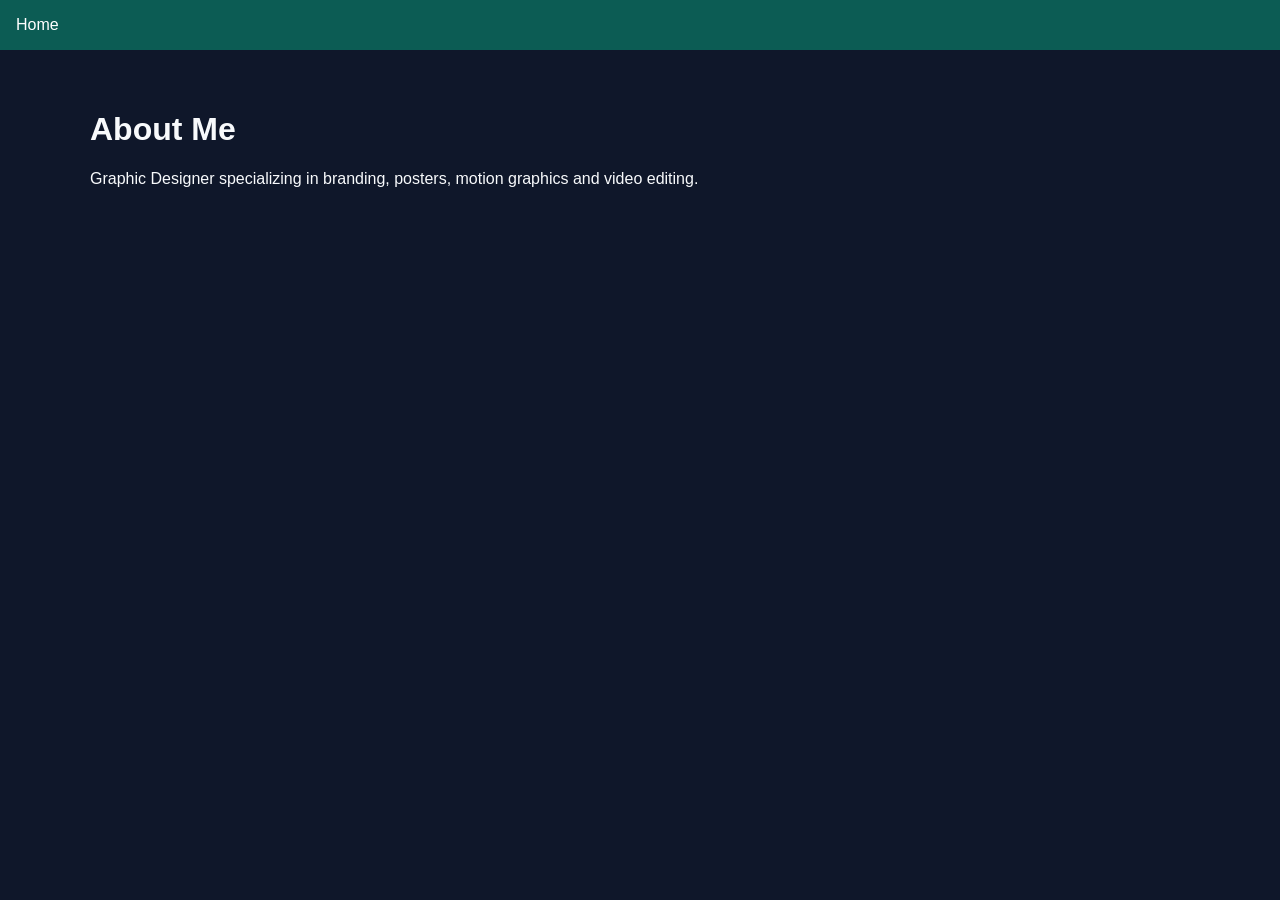
==== about.html @ 060a8219 "Add files via upload" ====
<!DOCTYPE html><html><head><title>About</title><link rel='stylesheet' href='style.css'></head><body><header><nav><a href='index.html'>Home</a></nav></header><div class='container'><h1>About Me</h1><p>Graphic Designer specializing in branding, posters, motion graphics and video editing.</p></div></body></html>
---- style.css ----
body{font-family:Arial,sans-serif;margin:0;background:#0f172a;color:#f8fafc}
header{background:#0c5c54;padding:16px}
nav a{color:white;margin-right:15px;text-decoration:none}
.container{max-width:1100px;margin:auto;padding:40px 20px}
.hero{padding:80px 20px;text-align:center}
.btn{background:#14b8a6;color:white;padding:10px 18px;text-decoration:none;border-radius:6px}
.card{background:#13203a;padding:20px;border-radius:10px;margin:10px 0}
footer{background:#08101f;padding:20px;text-align:center}
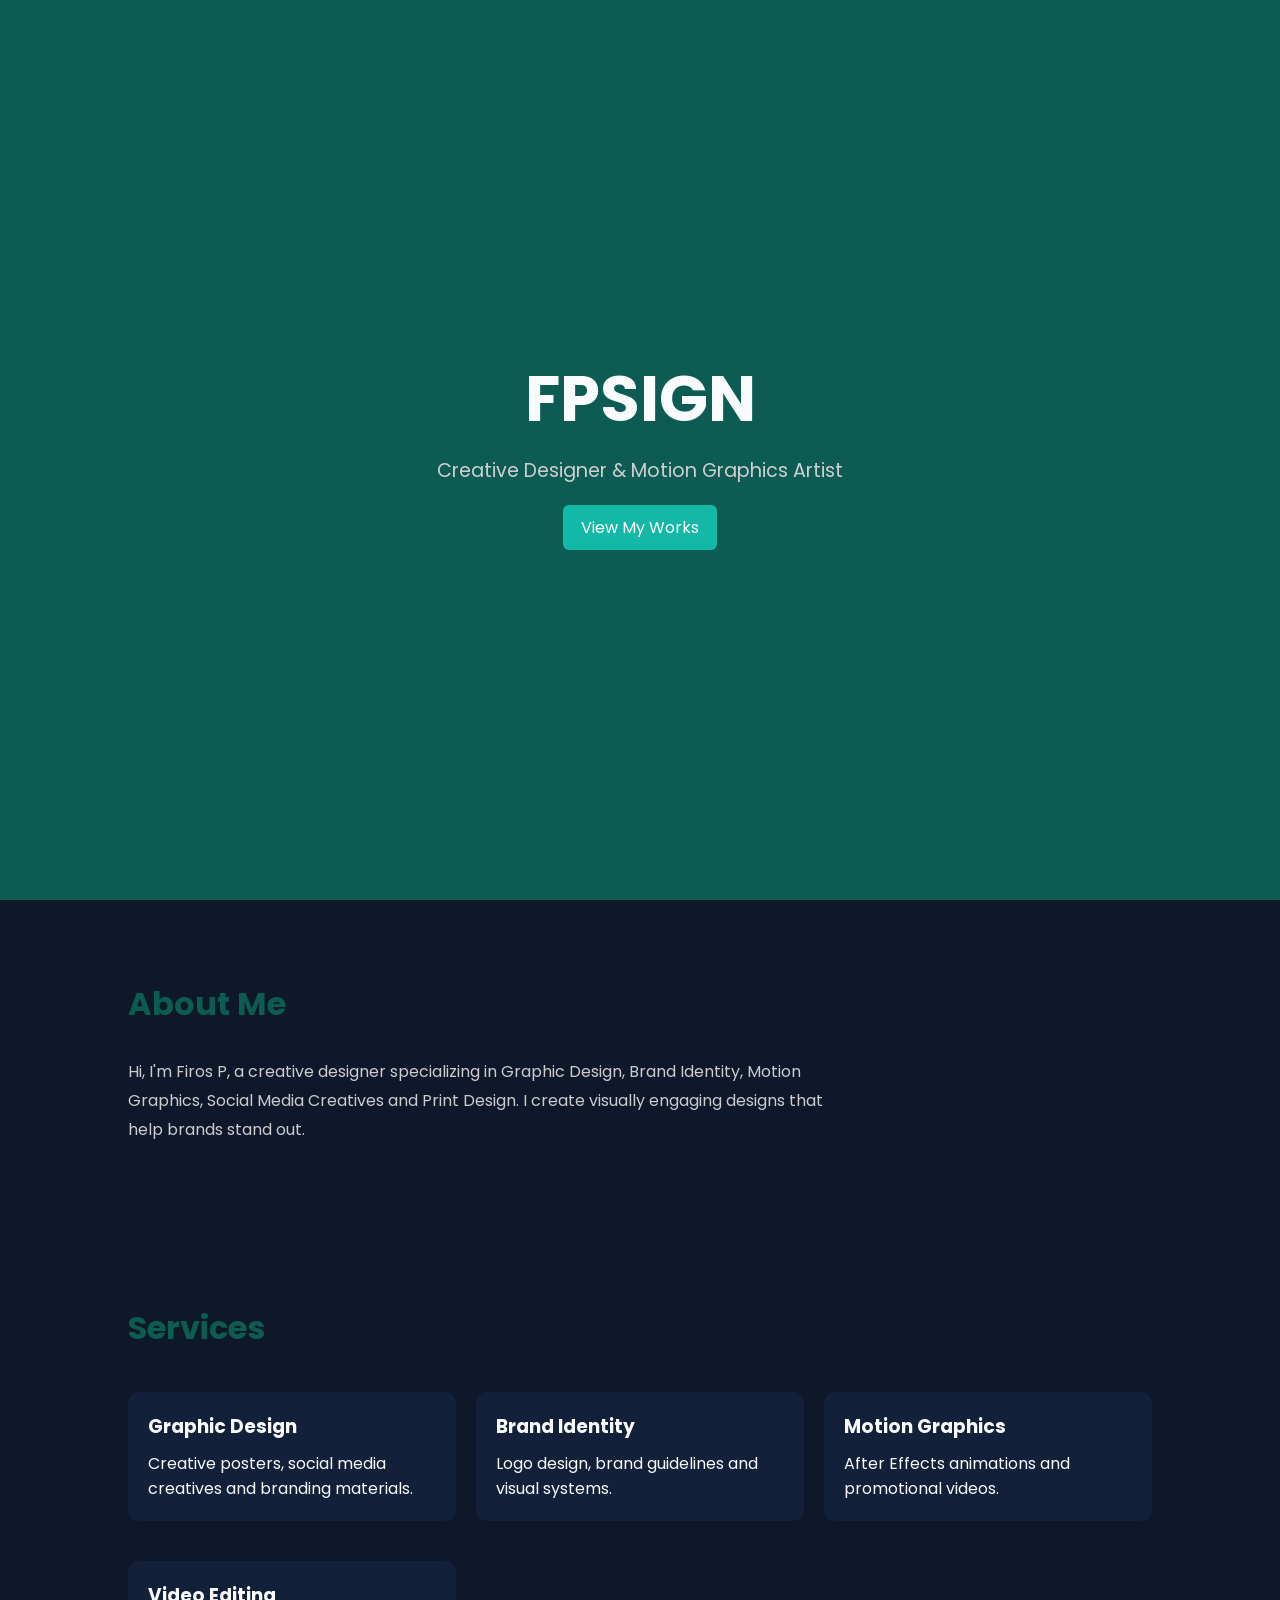
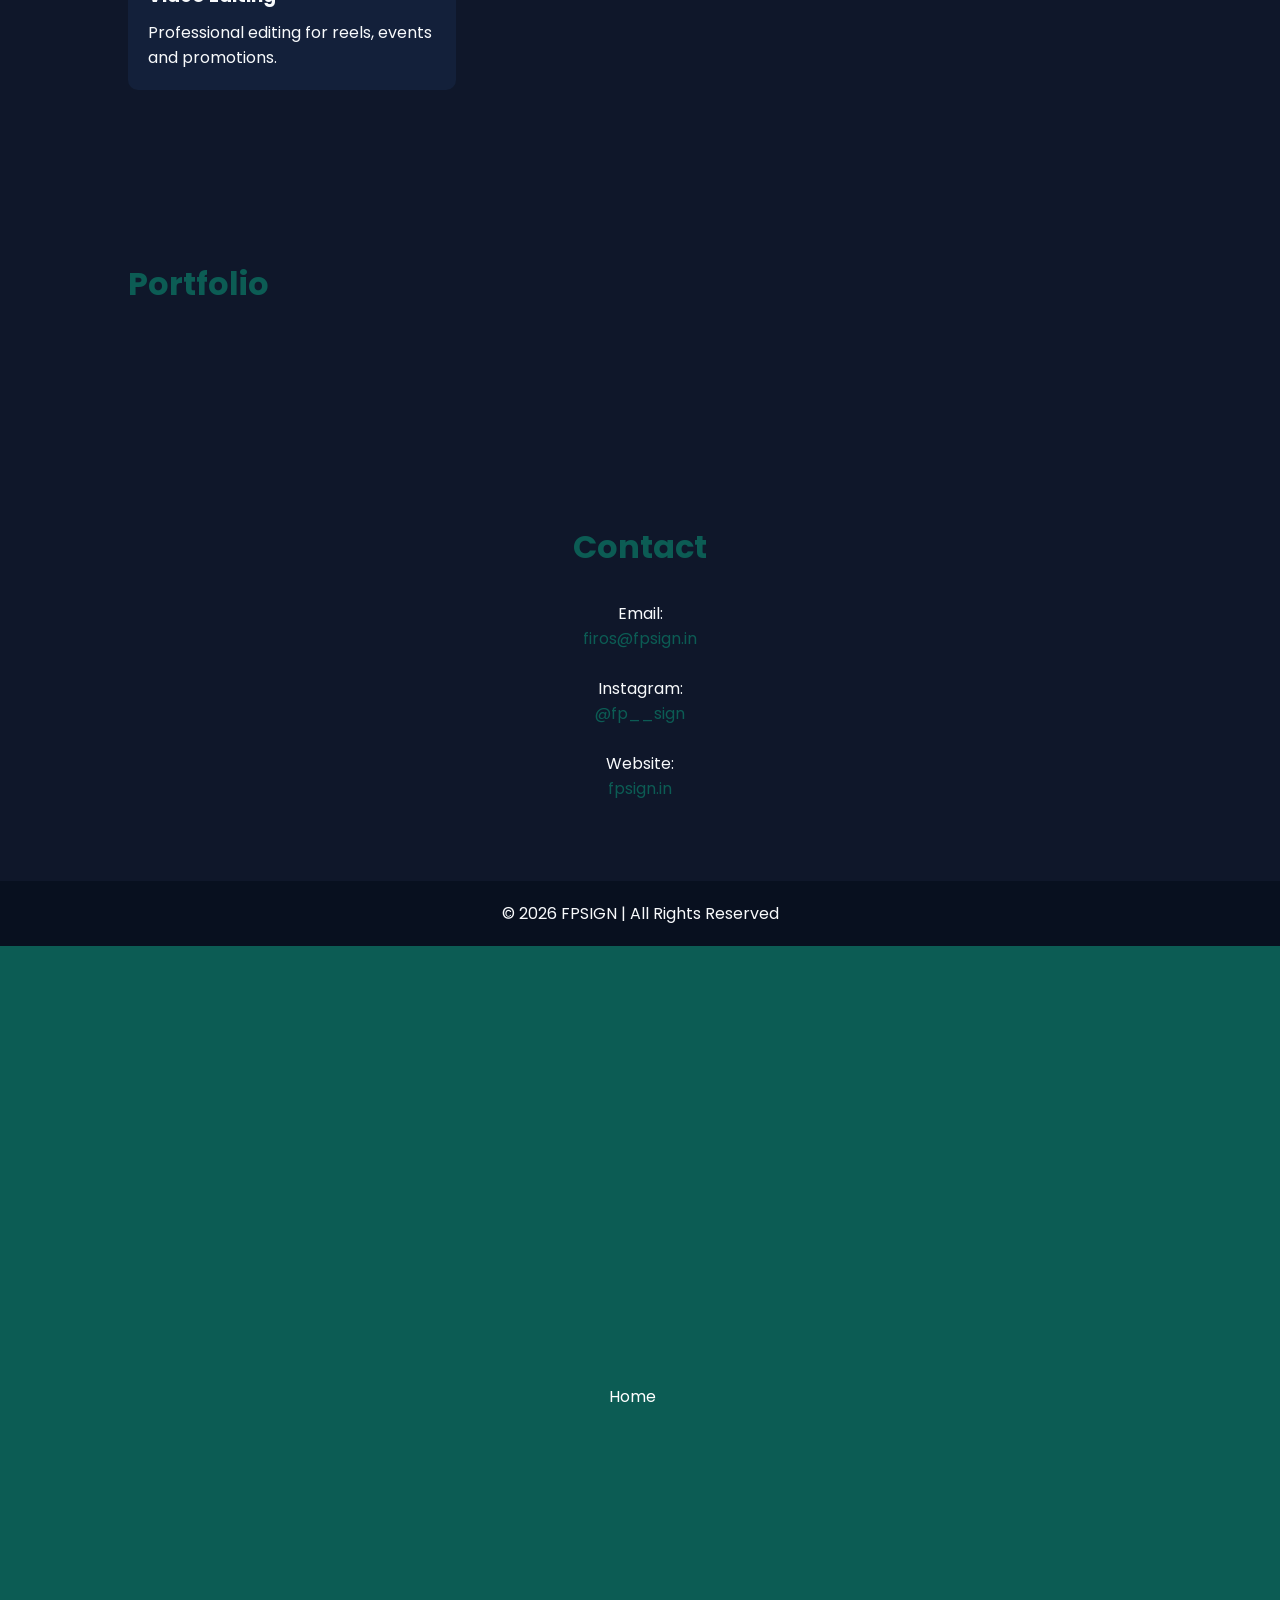
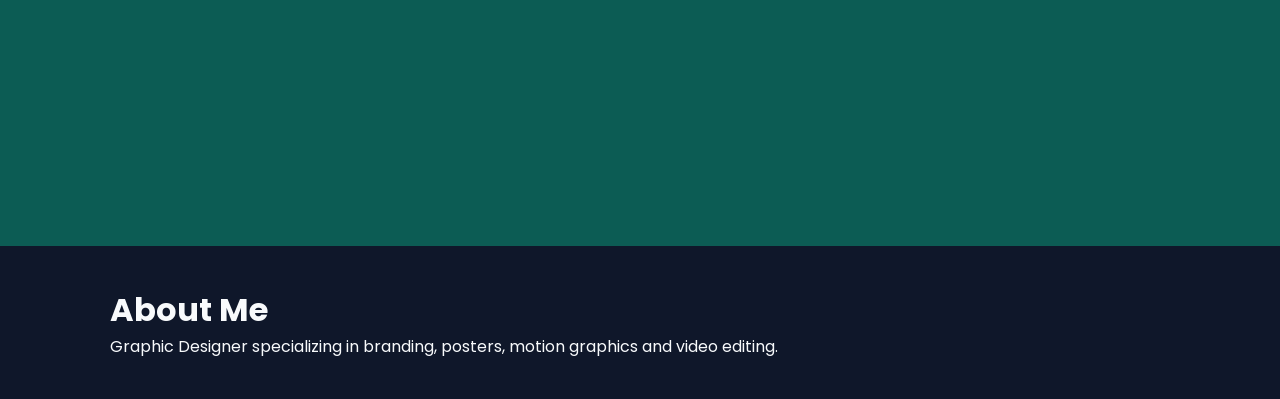
==== commit 8f6ef032: "Revamp about.html with new content and layout The new content includes a detailed introduction, serv" ====
--- a/about.html
+++ b/about.html
@@ -1,2 +1,204 @@
-
-<!DOCTYPE html><html><head><title>About</title><link rel='stylesheet' href='style.css'></head><body><header><nav><a href='index.html'>Home</a></nav></header><div class='container'><h1>About Me</h1><p>Graphic Designer specializing in branding, posters, motion graphics and video editing.</p></div></body></html>+<!DOCTYPE html>
+<html lang="en">
+<head>
+<meta charset="UTF-8">
+<meta name="viewport" content="width=device-width, initial-scale=1.0">
+<title>FPSIGN | Creative Designer</title>
+
+<link href="https://fonts.googleapis.com/css2?family=Poppins:wght@300;400;500;600;700&display=swap" rel="stylesheet">
+
+<style>
+*{
+margin:0;
+padding:0;
+box-sizing:border-box;
+font-family:'Poppins',sans-serif;
+}
+
+body{
+background:#0b0f14;
+color:white;
+}
+
+header{
+height:100vh;
+display:flex;
+align-items:center;
+justify-content:center;
+text-align:center;
+padding:20px;
+background:linear-gradient(135deg,#0c5c54,#0b0f14);
+}
+
+.hero h1{
+font-size:4rem;
+font-weight:700;
+}
+
+.hero p{
+font-size:1.2rem;
+margin-top:10px;
+color:#cfcfcf;
+}
+
+.btn{
+display:inline-block;
+margin-top:20px;
+padding:12px 30px;
+background:#0c5c54;
+color:white;
+text-decoration:none;
+border-radius:50px;
+}
+
+section{
+padding:80px 10%;
+}
+
+.section-title{
+font-size:2rem;
+margin-bottom:30px;
+color:#0c5c54;
+}
+
+.about p{
+max-width:700px;
+line-height:1.8;
+color:#ccc;
+}
+
+.services{
+display:grid;
+grid-template-columns:repeat(auto-fit,minmax(250px,1fr));
+gap:20px;
+}
+
+.card{
+background:#131a22;
+padding:25px;
+border-radius:15px;
+transition:.3s;
+}
+
+.card:hover{
+transform:translateY(-10px);
+}
+
+.card h3{
+margin-bottom:10px;
+}
+
+.portfolio{
+display:grid;
+grid-template-columns:repeat(auto-fit,minmax(300px,1fr));
+gap:25px;
+}
+
+.portfolio img{
+width:100%;
+border-radius:15px;
+}
+
+.contact{
+text-align:center;
+}
+
+.contact a{
+color:#0c5c54;
+text-decoration:none;
+}
+
+footer{
+text-align:center;
+padding:30px;
+background:#131a22;
+}
+</style>
+</head>
+
+<body>
+
+<header>
+<div class="hero">
+<h1>FPSIGN</h1>
+<p>Creative Designer & Motion Graphics Artist</p>
+<a href="#portfolio" class="btn">View My Works</a>
+</div>
+</header>
+
+<section class="about">
+<h2 class="section-title">About Me</h2>
+<p>
+Hi, I'm Firos P, a creative designer specializing in Graphic Design,
+Brand Identity, Motion Graphics, Social Media Creatives and Print Design.
+I create visually engaging designs that help brands stand out.
+</p>
+</section>
+
+<section>
+<h2 class="section-title">Services</h2>
+
+<div class="services">
+
+<div class="card">
+<h3>Graphic Design</h3>
+<p>Creative posters, social media creatives and branding materials.</p>
+</div>
+
+<div class="card">
+<h3>Brand Identity</h3>
+<p>Logo design, brand guidelines and visual systems.</p>
+</div>
+
+<div class="card">
+<h3>Motion Graphics</h3>
+<p>After Effects animations and promotional videos.</p>
+</div>
+
+<div class="card">
+<h3>Video Editing</h3>
+<p>Professional editing for reels, events and promotions.</p>
+</div>
+
+</div>
+</section>
+
+<section id="portfolio">
+<h2 class="section-title">Portfolio</h2>
+
+<div class="portfolio">
+
+<img src="images/work1.jpg" alt="">
+<img src="images/work2.jpg" alt="">
+<img src="images/work3.jpg" alt="">
+<img src="images/work4.jpg" alt="">
+<img src="images/work5.jpg" alt="">
+<img src="images/work6.jpg" alt="">
+
+</div>
+</section>
+
+<section class="contact">
+<h2 class="section-title">Contact</h2>
+
+<p>Email:</p>
+<p><a href="mailto:firos@fpsign.in">firos@fpsign.in</a></p>
+
+<br>
+
+<p>Instagram:</p>
+<p><a href="https://instagram.com/fp__sign">@fp__sign</a></p>
+
+<br>
+
+<p>Website:</p>
+<p><a href="https://fpsign.in">fpsign.in</a></p>
+</section>
+
+<footer>
+© 2026 FPSIGN | All Rights Reserved
+</footer>
+
+</body>
+</html>
+<!DOCTYPE html><html><head><title>About</title><link rel='stylesheet' href='style.css'></head><body><header><nav><a href='index.html'>Home</a></nav></header><div class='container'><h1>About Me</h1><p>Graphic Designer specializing in branding, posters, motion graphics and video editing.</p></div></body></html>
